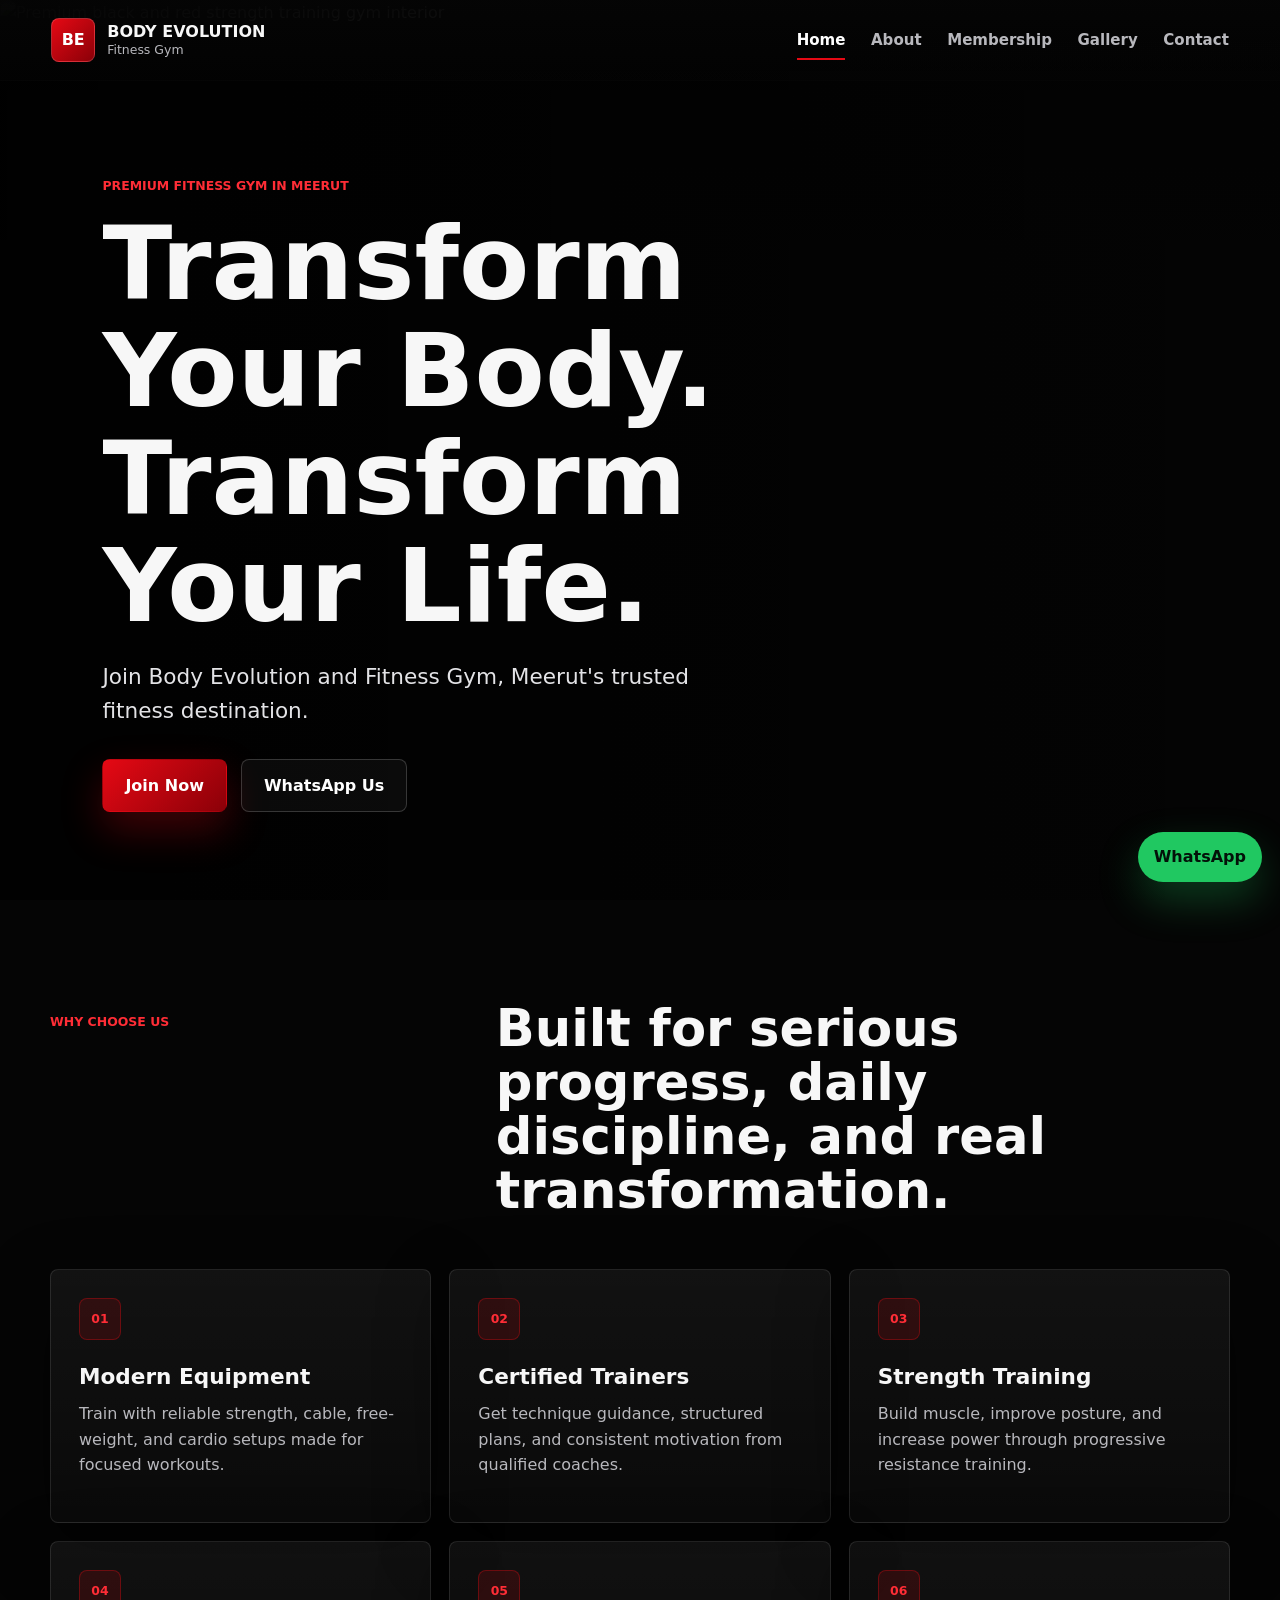
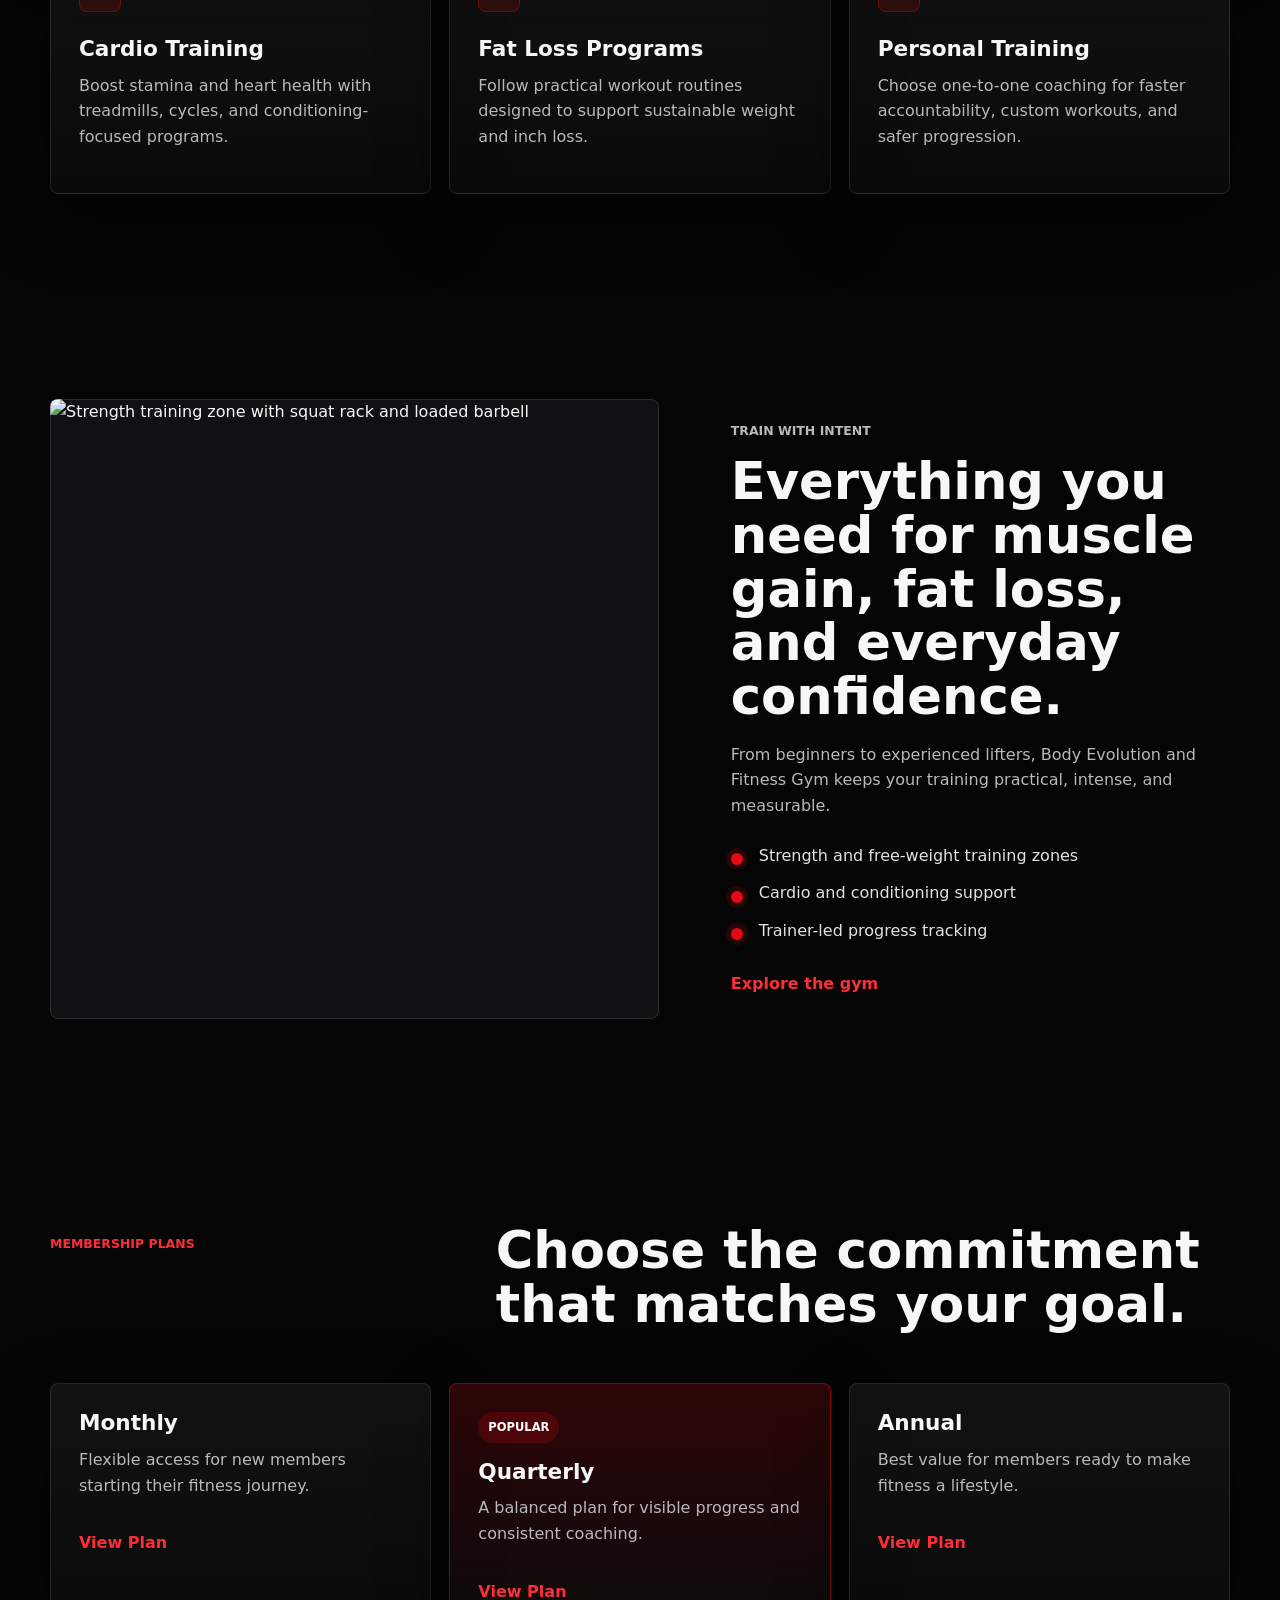
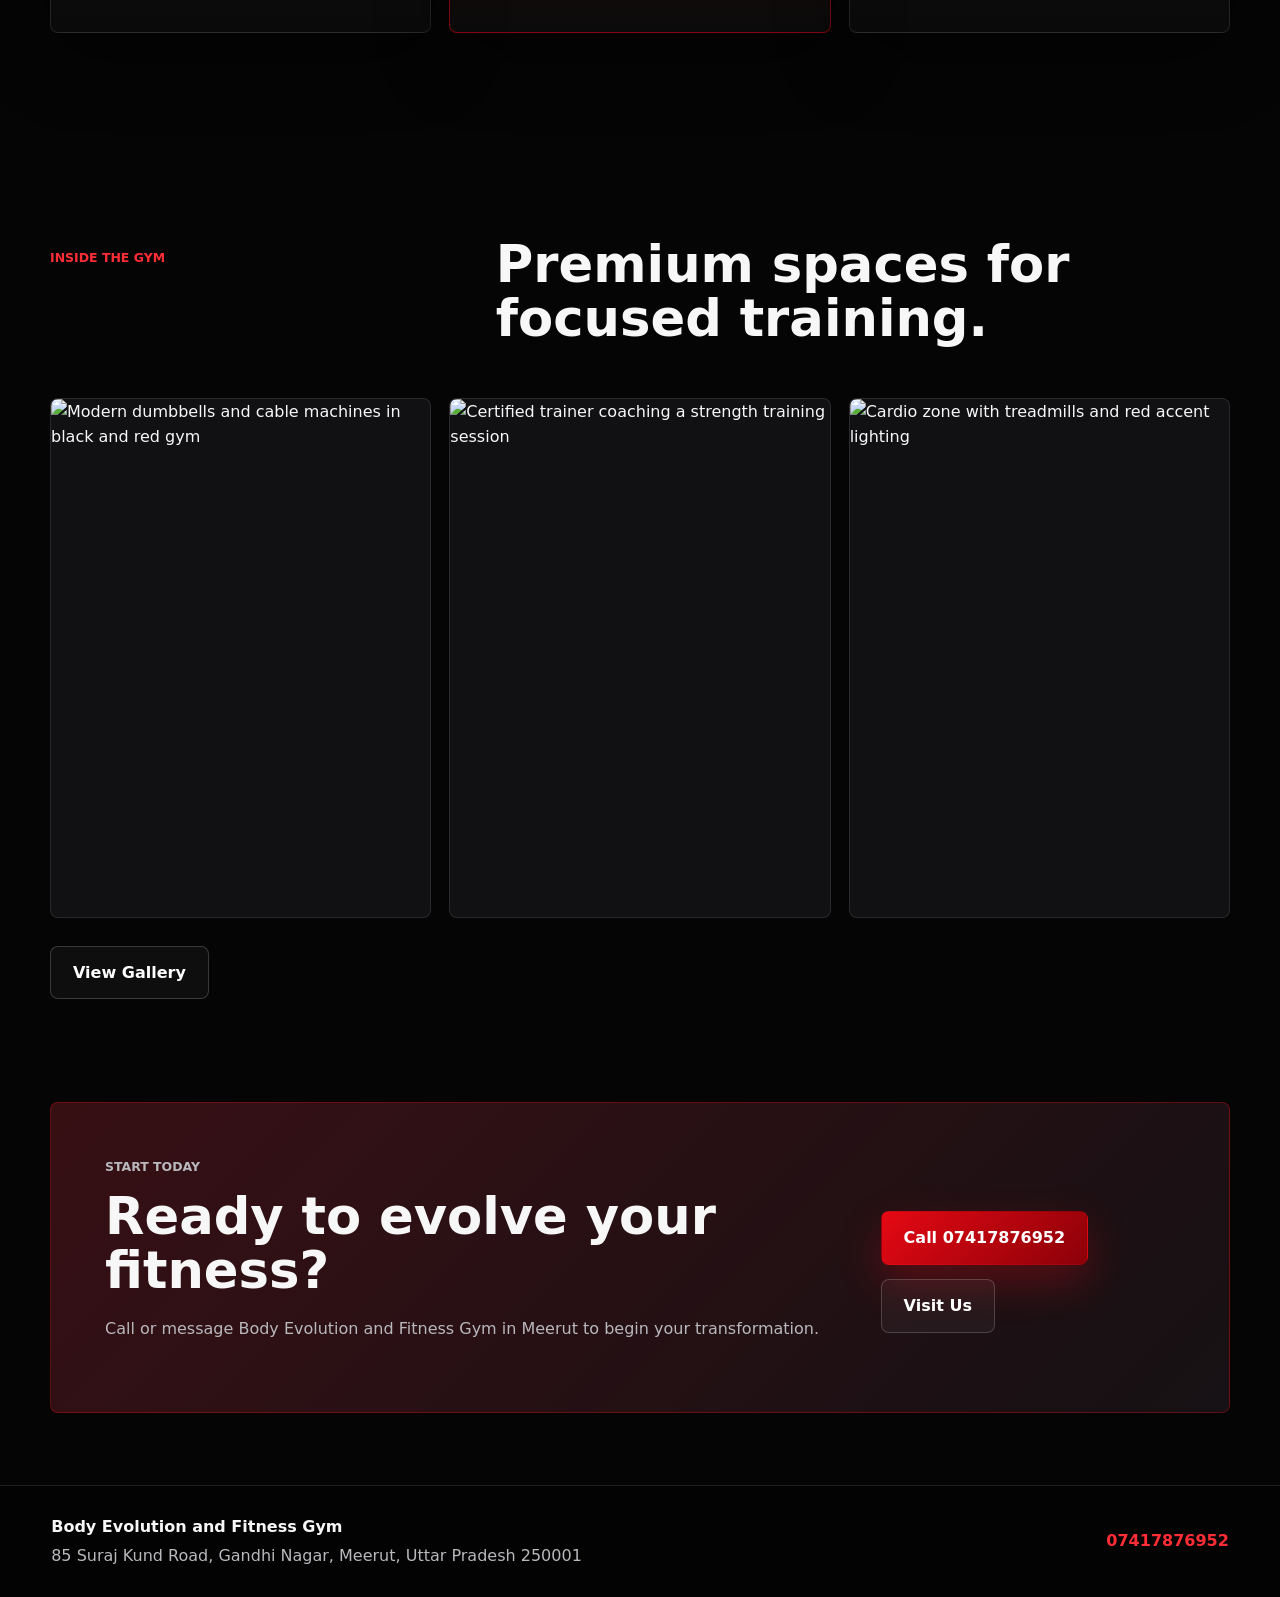
==== index.html @ c8798a75 "Add files via upload" ====
<!DOCTYPE html>
<html lang="en-IN">
<head>
  <meta charset="UTF-8">
  <meta name="viewport" content="width=device-width, initial-scale=1.0">
  <title>Body Evolution and Fitness Gym Meerut | Premium Gym & Personal Training</title>
  <meta name="description" content="Join Body Evolution and Fitness Gym in Meerut for strength training, cardio, fat loss programs, certified trainers, and premium fitness coaching.">
  <meta name="keywords" content="Body Evolution and Fitness Gym, gym in Meerut, fitness gym Meerut, personal training Meerut, fat loss programs Meerut">
  <meta name="robots" content="index, follow">
  <meta name="theme-color" content="#050505">
  <meta property="og:title" content="Body Evolution and Fitness Gym Meerut">
  <meta property="og:description" content="Meerut's trusted fitness destination for strength, cardio, fat loss, and personal training.">
  <meta property="og:type" content="website">
  <meta property="og:image" content="assets/hero-gym.jpg">
  <link rel="canonical" href="index.html">
  <link rel="preload" href="assets/hero-gym.jpg" as="image">
  <link rel="stylesheet" href="styles.css">
  <script type="application/ld+json">
  {
    "@context": "https://schema.org",
    "@type": "HealthClub",
    "name": "Body Evolution and Fitness Gym",
    "telephone": "+917417876952",
    "address": {
      "@type": "PostalAddress",
      "streetAddress": "85 Suraj Kund Road, Gandhi Nagar",
      "addressLocality": "Meerut",
      "addressRegion": "Uttar Pradesh",
      "postalCode": "250001",
      "addressCountry": "IN"
    },
    "url": "index.html",
    "image": "assets/hero-gym.jpg",
    "priceRange": "₹₹"
  }
  </script>
</head>
<body>
  <a class="skip-link" href="#main">Skip to content</a>

  <header class="site-header" data-header>
    <a class="brand" href="index.html" aria-label="Body Evolution and Fitness Gym home">
      <span class="brand-mark">BE</span>
      <span>
        <strong>Body Evolution</strong>
        <small>Fitness Gym</small>
      </span>
    </a>

    <button class="nav-toggle" type="button" aria-label="Open navigation" aria-expanded="false" data-nav-toggle>
      <span></span>
      <span></span>
      <span></span>
    </button>

    <nav class="site-nav" aria-label="Primary navigation" data-nav>
      <a class="active" href="index.html">Home</a>
      <a href="about.html">About</a>
      <a href="membership.html">Membership</a>
      <a href="gallery.html">Gallery</a>
      <a href="contact.html">Contact</a>
    </nav>
  </header>

  <main id="main">
    <section class="hero hero-home">
      <picture>
        <source srcset="assets/hero-gym.jpg" media="(min-width: 700px)">
        <img src="assets/hero-gym.jpg" alt="Premium black and red strength training gym interior" fetchpriority="high">
      </picture>
      <div class="hero-overlay"></div>
      <div class="hero-content">
        <p class="eyebrow">Premium Fitness Gym in Meerut</p>
        <h1>Transform Your Body. Transform Your Life.</h1>
        <p class="hero-copy">Join Body Evolution and Fitness Gym, Meerut's trusted fitness destination.</p>
        <div class="hero-actions">
          <a class="btn btn-primary" href="membership.html">Join Now</a>
          <a class="btn btn-outline" href="https://wa.me/917417876952?text=Hi%20Body%20Evolution%20and%20Fitness%20Gym%2C%20I%20want%20to%20join." target="_blank" rel="noopener">WhatsApp Us</a>
        </div>
      </div>
    </section>

    <section class="section section-intro">
      <div class="section-heading">
        <p class="eyebrow">Why Choose Us</p>
        <h2>Built for serious progress, daily discipline, and real transformation.</h2>
      </div>
      <div class="feature-grid">
        <article class="feature-card">
          <span class="feature-icon">01</span>
          <h3>Modern Equipment</h3>
          <p>Train with reliable strength, cable, free-weight, and cardio setups made for focused workouts.</p>
        </article>
        <article class="feature-card">
          <span class="feature-icon">02</span>
          <h3>Certified Trainers</h3>
          <p>Get technique guidance, structured plans, and consistent motivation from qualified coaches.</p>
        </article>
        <article class="feature-card">
          <span class="feature-icon">03</span>
          <h3>Strength Training</h3>
          <p>Build muscle, improve posture, and increase power through progressive resistance training.</p>
        </article>
        <article class="feature-card">
          <span class="feature-icon">04</span>
          <h3>Cardio Training</h3>
          <p>Boost stamina and heart health with treadmills, cycles, and conditioning-focused programs.</p>
        </article>
        <article class="feature-card">
          <span class="feature-icon">05</span>
          <h3>Fat Loss Programs</h3>
          <p>Follow practical workout routines designed to support sustainable weight and inch loss.</p>
        </article>
        <article class="feature-card">
          <span class="feature-icon">06</span>
          <h3>Personal Training</h3>
          <p>Choose one-to-one coaching for faster accountability, custom workouts, and safer progression.</p>
        </article>
      </div>
    </section>

    <section class="section split-section">
      <div class="split-media">
        <img src="assets/gallery-strength.jpg" alt="Strength training zone with squat rack and loaded barbell" loading="lazy" width="900" height="620">
      </div>
      <div class="split-copy">
        <p class="eyebrow">Train With Intent</p>
        <h2>Everything you need for muscle gain, fat loss, and everyday confidence.</h2>
        <p>From beginners to experienced lifters, Body Evolution and Fitness Gym keeps your training practical, intense, and measurable.</p>
        <ul class="check-list">
          <li>Strength and free-weight training zones</li>
          <li>Cardio and conditioning support</li>
          <li>Trainer-led progress tracking</li>
        </ul>
        <a class="text-link" href="about.html">Explore the gym</a>
      </div>
    </section>

    <section class="section plans-preview">
      <div class="section-heading">
        <p class="eyebrow">Membership Plans</p>
        <h2>Choose the commitment that matches your goal.</h2>
      </div>
      <div class="plan-grid">
        <article class="plan-card">
          <h3>Monthly</h3>
          <p>Flexible access for new members starting their fitness journey.</p>
          <a href="membership.html">View Plan</a>
        </article>
        <article class="plan-card featured">
          <span>Popular</span>
          <h3>Quarterly</h3>
          <p>A balanced plan for visible progress and consistent coaching.</p>
          <a href="membership.html">View Plan</a>
        </article>
        <article class="plan-card">
          <h3>Annual</h3>
          <p>Best value for members ready to make fitness a lifestyle.</p>
          <a href="membership.html">View Plan</a>
        </article>
      </div>
    </section>

    <section class="section gallery-strip">
      <div class="section-heading">
        <p class="eyebrow">Inside The Gym</p>
        <h2>Premium spaces for focused training.</h2>
      </div>
      <div class="gallery-grid compact">
        <img src="assets/gallery-equipment.jpg" alt="Modern dumbbells and cable machines in black and red gym" loading="lazy" width="720" height="520">
        <img src="assets/gallery-trainer.jpg" alt="Certified trainer coaching a strength training session" loading="lazy" width="720" height="520">
        <img src="assets/gallery-cardio.jpg" alt="Cardio zone with treadmills and red accent lighting" loading="lazy" width="720" height="520">
      </div>
      <a class="btn btn-outline centered" href="gallery.html">View Gallery</a>
    </section>

    <section class="section cta-band">
      <div>
        <p class="eyebrow">Start Today</p>
        <h2>Ready to evolve your fitness?</h2>
        <p>Call or message Body Evolution and Fitness Gym in Meerut to begin your transformation.</p>
      </div>
      <div class="cta-actions">
        <a class="btn btn-primary" href="tel:+917417876952">Call 07417876952</a>
        <a class="btn btn-outline" href="contact.html">Visit Us</a>
      </div>
    </section>
  </main>

  <footer class="site-footer">
    <div>
      <strong>Body Evolution and Fitness Gym</strong>
      <p>85 Suraj Kund Road, Gandhi Nagar, Meerut, Uttar Pradesh 250001</p>
    </div>
    <a href="tel:+917417876952">07417876952</a>
  </footer>

  <a class="whatsapp-float" href="https://wa.me/917417876952?text=Hi%20Body%20Evolution%20and%20Fitness%20Gym%2C%20I%20want%20to%20know%20about%20membership." target="_blank" rel="noopener" aria-label="Chat on WhatsApp">
    <span>WhatsApp</span>
  </a>

  <script src="script.js" defer></script>
</body>
</html>
---- styles.css ----
:root {
  color-scheme: dark;
  --bg: #050505;
  --bg-2: #0b0b0d;
  --panel: #111114;
  --panel-2: #17171b;
  --line: rgba(255, 255, 255, 0.1);
  --text: #f7f7f7;
  --muted: #b8b8bd;
  --red: #e50914;
  --red-2: #ff2d36;
  --red-dark: #8b0008;
  --shadow: 0 24px 70px rgba(0, 0, 0, 0.48);
  --radius: 8px;
  --max: 1180px;
  font-family: Inter, ui-sans-serif, system-ui, -apple-system, BlinkMacSystemFont, "Segoe UI", sans-serif;
}

* {
  box-sizing: border-box;
}

html {
  scroll-behavior: smooth;
}

body {
  margin: 0;
  background: var(--bg);
  color: var(--text);
  line-height: 1.6;
}

img {
  display: block;
  max-width: 100%;
}

a {
  color: inherit;
  text-decoration: none;
}

.skip-link {
  position: fixed;
  top: 12px;
  left: 12px;
  z-index: 100;
  transform: translateY(-160%);
  background: var(--red);
  color: white;
  padding: 10px 14px;
  border-radius: 4px;
}

.skip-link:focus {
  transform: translateY(0);
}

.site-header {
  position: fixed;
  top: 0;
  left: 0;
  right: 0;
  z-index: 50;
  display: flex;
  align-items: center;
  justify-content: space-between;
  gap: 24px;
  padding: 18px clamp(18px, 4vw, 52px);
  background: linear-gradient(180deg, rgba(5, 5, 5, 0.9), rgba(5, 5, 5, 0.45));
  border-bottom: 1px solid transparent;
  transition: background 180ms ease, border-color 180ms ease, padding 180ms ease;
}

.site-header.scrolled,
.site-header.nav-open {
  background: rgba(5, 5, 5, 0.94);
  border-color: var(--line);
  backdrop-filter: blur(16px);
}

.brand {
  display: inline-flex;
  align-items: center;
  gap: 12px;
  min-width: 0;
}

.brand-mark {
  display: grid;
  place-items: center;
  width: 44px;
  height: 44px;
  border: 1px solid rgba(255, 255, 255, 0.16);
  border-radius: 8px;
  background: linear-gradient(135deg, var(--red), var(--red-dark));
  color: white;
  font-weight: 900;
  letter-spacing: 0;
}

.brand strong,
.brand small {
  display: block;
  line-height: 1.1;
}

.brand strong {
  font-size: 1rem;
  text-transform: uppercase;
}

.brand small {
  margin-top: 3px;
  color: var(--muted);
  font-size: 0.78rem;
}

.site-nav {
  display: flex;
  align-items: center;
  gap: clamp(14px, 2vw, 28px);
  color: var(--muted);
  font-weight: 700;
  font-size: 0.94rem;
}

.site-nav a {
  position: relative;
  padding: 8px 0;
}

.site-nav a::after {
  content: "";
  position: absolute;
  left: 0;
  right: 0;
  bottom: 0;
  height: 2px;
  background: var(--red);
  transform: scaleX(0);
  transform-origin: left;
  transition: transform 180ms ease;
}

.site-nav a:hover,
.site-nav a.active {
  color: white;
}

.site-nav a:hover::after,
.site-nav a.active::after {
  transform: scaleX(1);
}

.nav-toggle {
  display: none;
  width: 44px;
  height: 44px;
  border: 1px solid var(--line);
  border-radius: 8px;
  background: rgba(255, 255, 255, 0.04);
  color: white;
}

.nav-toggle span {
  display: block;
  width: 20px;
  height: 2px;
  margin: 5px auto;
  background: currentColor;
  transition: transform 180ms ease, opacity 180ms ease;
}

.nav-open .nav-toggle span:nth-child(1) {
  transform: translateY(7px) rotate(45deg);
}

.nav-open .nav-toggle span:nth-child(2) {
  opacity: 0;
}

.nav-open .nav-toggle span:nth-child(3) {
  transform: translateY(-7px) rotate(-45deg);
}

.hero {
  position: relative;
  min-height: 100vh;
  display: grid;
  align-items: center;
  overflow: hidden;
}

.hero picture,
.hero img {
  position: absolute;
  inset: 0;
  width: 100%;
  height: 100%;
}

.hero img {
  object-fit: cover;
}

.hero-overlay {
  position: absolute;
  inset: 0;
  background:
    linear-gradient(90deg, rgba(0, 0, 0, 0.88) 0%, rgba(0, 0, 0, 0.62) 44%, rgba(0, 0, 0, 0.24) 100%),
    linear-gradient(180deg, rgba(0, 0, 0, 0.42) 0%, rgba(0, 0, 0, 0) 35%, #050505 100%);
}

.hero-content {
  position: relative;
  z-index: 1;
  width: min(760px, calc(100% - 36px));
  margin-left: clamp(18px, 8vw, 112px);
  padding-top: 88px;
}

.eyebrow {
  margin: 0 0 14px;
  color: var(--red-2);
  font-size: 0.78rem;
  font-weight: 900;
  letter-spacing: 0;
  text-transform: uppercase;
}

h1,
h2,
h3,
p {
  margin-top: 0;
}

h1,
h2,
h3 {
  line-height: 1.05;
  letter-spacing: 0;
}

h1 {
  margin-bottom: 20px;
  max-width: 720px;
  font-size: clamp(3.1rem, 8vw, 6.9rem);
}

.hero-copy {
  max-width: 640px;
  color: #e3e3e6;
  font-size: clamp(1.05rem, 2vw, 1.35rem);
}

.hero-actions,
.cta-actions {
  display: flex;
  flex-wrap: wrap;
  gap: 14px;
  margin-top: 30px;
}

.btn {
  display: inline-flex;
  align-items: center;
  justify-content: center;
  min-height: 48px;
  padding: 13px 22px;
  border-radius: 8px;
  border: 1px solid transparent;
  font-weight: 900;
  transition: transform 180ms ease, background 180ms ease, border-color 180ms ease;
}

.btn:hover {
  transform: translateY(-2px);
}

.btn-primary {
  background: linear-gradient(135deg, var(--red), var(--red-dark));
  color: white;
  box-shadow: 0 18px 40px rgba(229, 9, 20, 0.28);
}

.btn-outline {
  background: rgba(255, 255, 255, 0.04);
  border-color: rgba(255, 255, 255, 0.18);
  color: white;
}

.centered {
  margin: 28px auto 0;
}

.section {
  width: min(var(--max), calc(100% - 36px));
  margin: 0 auto;
  padding: clamp(64px, 8vw, 108px) 0;
}

.section-heading {
  display: grid;
  grid-template-columns: minmax(160px, 0.52fr) minmax(280px, 1fr);
  gap: clamp(24px, 5vw, 70px);
  align-items: start;
  margin-bottom: 34px;
}

.section-heading h2,
.split-copy h2,
.cta-band h2,
.contact-panel h2 {
  margin-bottom: 18px;
  font-size: clamp(2rem, 4vw, 3.4rem);
}

.section-heading .eyebrow {
  margin-top: 10px;
}

.feature-grid,
.plan-grid,
.membership-grid,
.stats-grid {
  display: grid;
  gap: 18px;
}

.feature-grid {
  grid-template-columns: repeat(3, minmax(0, 1fr));
}

.feature-card,
.plan-card,
.membership-card,
.contact-panel {
  border: 1px solid var(--line);
  border-radius: var(--radius);
  background: linear-gradient(180deg, rgba(255, 255, 255, 0.055), rgba(255, 255, 255, 0.022));
  box-shadow: var(--shadow);
}

.feature-card {
  min-height: 238px;
  padding: 28px;
}

.feature-icon {
  display: inline-grid;
  place-items: center;
  width: 42px;
  height: 42px;
  margin-bottom: 26px;
  border-radius: 8px;
  background: rgba(229, 9, 20, 0.14);
  border: 1px solid rgba(229, 9, 20, 0.34);
  color: var(--red-2);
  font-size: 0.78rem;
  font-weight: 900;
}

.feature-card h3,
.plan-card h3 {
  margin-bottom: 12px;
  font-size: 1.35rem;
}

.feature-card p,
.plan-card p,
.membership-card p,
.split-copy p,
.page-hero p,
.cta-band p {
  color: var(--muted);
}

.split-section {
  display: grid;
  grid-template-columns: minmax(0, 1fr) minmax(320px, 0.82fr);
  gap: clamp(28px, 6vw, 72px);
  align-items: center;
}

.split-section.reverse {
  grid-template-columns: minmax(320px, 0.82fr) minmax(0, 1fr);
}

.split-section.reverse .split-media {
  order: 2;
}

.split-media {
  position: relative;
  overflow: hidden;
  border-radius: 8px;
  background: var(--panel);
}

.split-media img {
  width: 100%;
  aspect-ratio: 4 / 3;
  object-fit: cover;
}

.split-media::after {
  content: "";
  position: absolute;
  inset: 0;
  border: 1px solid rgba(255, 255, 255, 0.12);
  border-radius: inherit;
  pointer-events: none;
}

.check-list {
  display: grid;
  gap: 12px;
  margin: 24px 0 0;
  padding: 0;
  list-style: none;
}

.check-list li {
  position: relative;
  padding-left: 28px;
  color: #e2e2e5;
}

.check-list li::before {
  content: "";
  position: absolute;
  left: 0;
  top: 0.65em;
  width: 12px;
  height: 12px;
  border-radius: 50%;
  background: var(--red);
  box-shadow: 0 0 0 5px rgba(229, 9, 20, 0.14);
}

.text-link {
  display: inline-flex;
  margin-top: 28px;
  color: var(--red-2);
  font-weight: 900;
}

.plan-grid {
  grid-template-columns: repeat(3, minmax(0, 1fr));
}

.plan-card {
  position: relative;
  padding: 28px;
}

.plan-card.featured {
  border-color: rgba(229, 9, 20, 0.5);
  background: linear-gradient(180deg, rgba(229, 9, 20, 0.18), rgba(255, 255, 255, 0.028));
}

.plan-card span,
.plan-badge {
  display: inline-flex;
  width: fit-content;
  margin-bottom: 18px;
  padding: 6px 10px;
  border-radius: 999px;
  background: rgba(229, 9, 20, 0.2);
  color: #fff;
  font-size: 0.72rem;
  font-weight: 900;
  text-transform: uppercase;
}

.plan-card a {
  display: inline-flex;
  margin-top: 16px;
  color: var(--red-2);
  font-weight: 900;
}

.gallery-grid {
  display: grid;
  gap: 18px;
}

.gallery-grid.compact {
  grid-template-columns: repeat(3, minmax(0, 1fr));
}

.gallery-grid.large {
  grid-template-columns: repeat(6, minmax(0, 1fr));
}

.gallery-grid img {
  width: 100%;
  aspect-ratio: 4 / 3;
  object-fit: cover;
  border-radius: 8px;
  border: 1px solid var(--line);
  background: var(--panel);
}

.gallery-grid figure {
  position: relative;
  grid-column: span 3;
  margin: 0;
  overflow: hidden;
  border-radius: 8px;
}

.gallery-grid.large figure:first-child {
  grid-column: span 6;
}

.gallery-grid figure img {
  aspect-ratio: 16 / 8;
}

.gallery-grid figure:not(:first-child) img {
  aspect-ratio: 4 / 3;
}

.gallery-grid figcaption {
  position: absolute;
  left: 16px;
  bottom: 16px;
  padding: 8px 12px;
  border-radius: 6px;
  background: rgba(5, 5, 5, 0.74);
  border: 1px solid rgba(255, 255, 255, 0.12);
  color: white;
  font-weight: 900;
}

.cta-band {
  display: flex;
  align-items: center;
  justify-content: space-between;
  gap: 28px;
  margin-bottom: 72px;
  padding: clamp(34px, 5vw, 54px);
  border: 1px solid rgba(229, 9, 20, 0.35);
  border-radius: 8px;
  background:
    linear-gradient(135deg, rgba(229, 9, 20, 0.18), rgba(229, 9, 20, 0.02)),
    var(--panel);
}

.page-hero {
  display: grid;
  place-items: end start;
  min-height: 54vh;
  padding: 150px clamp(18px, 8vw, 112px) 64px;
  background:
    linear-gradient(110deg, rgba(5, 5, 5, 0.92), rgba(5, 5, 5, 0.74), rgba(139, 0, 8, 0.32)),
    url("assets/hero-gym.jpg") center / cover;
}

.page-hero > div {
  width: min(760px, 100%);
}

.page-hero h1 {
  font-size: clamp(2.55rem, 6vw, 5.1rem);
}

.stats-grid {
  grid-template-columns: repeat(3, minmax(0, 1fr));
  margin-top: 30px;
}

.stats-grid div {
  padding: 22px;
  border: 1px solid var(--line);
  border-radius: 8px;
  background: rgba(255, 255, 255, 0.035);
}

.stats-grid strong {
  display: block;
  color: var(--red-2);
  font-size: 2rem;
  line-height: 1;
}

.stats-grid span {
  display: block;
  margin-top: 8px;
  color: var(--muted);
  font-size: 0.9rem;
}

.membership-grid {
  grid-template-columns: repeat(3, minmax(0, 1fr));
  align-items: stretch;
}

.membership-card {
  display: flex;
  min-height: 470px;
  flex-direction: column;
  justify-content: space-between;
  padding: 30px;
}

.membership-card h2 {
  font-size: 2.25rem;
}

.membership-card.premium {
  border-color: rgba(229, 9, 20, 0.55);
  background:
    linear-gradient(180deg, rgba(229, 9, 20, 0.2), rgba(255, 255, 255, 0.028)),
    var(--panel);
  transform: translateY(-16px);
}

.contact-layout {
  display: grid;
  grid-template-columns: 0.72fr 1fr;
  gap: 22px;
  align-items: stretch;
}

.contact-panel {
  padding: clamp(28px, 4vw, 42px);
}

.contact-list {
  display: grid;
  gap: 14px;
  margin-top: 26px;
}

.contact-list a,
.contact-list address {
  display: grid;
  gap: 4px;
  margin: 0;
  padding: 18px;
  border: 1px solid var(--line);
  border-radius: 8px;
  background: rgba(255, 255, 255, 0.035);
  font-style: normal;
}

.contact-list span {
  color: var(--red-2);
  font-size: 0.74rem;
  font-weight: 900;
  text-transform: uppercase;
}

.map-panel {
  min-height: 480px;
  overflow: hidden;
  border: 1px solid var(--line);
  border-radius: 8px;
  background: var(--panel);
}

.map-panel iframe {
  width: 100%;
  height: 100%;
  min-height: 480px;
  border: 0;
  filter: grayscale(0.86) invert(0.9) contrast(0.92);
}

.site-footer {
  display: flex;
  align-items: center;
  justify-content: space-between;
  gap: 20px;
  padding: 28px clamp(18px, 4vw, 52px);
  border-top: 1px solid var(--line);
  background: #030303;
}

.site-footer p {
  margin: 4px 0 0;
  color: var(--muted);
}

.site-footer a {
  color: var(--red-2);
  font-weight: 900;
}

.whatsapp-float {
  position: fixed;
  right: 18px;
  bottom: 18px;
  z-index: 60;
  display: inline-flex;
  align-items: center;
  justify-content: center;
  min-width: 122px;
  min-height: 48px;
  padding: 12px 16px;
  border-radius: 999px;
  background: #20c861;
  color: #031109;
  font-weight: 900;
  box-shadow: 0 18px 42px rgba(32, 200, 97, 0.28);
}

@media (max-width: 920px) {
  .nav-toggle {
    display: block;
  }

  .site-nav {
    position: absolute;
    top: 100%;
    left: 18px;
    right: 18px;
    display: grid;
    gap: 6px;
    padding: 16px;
    border: 1px solid var(--line);
    border-radius: 8px;
    background: rgba(8, 8, 9, 0.98);
    box-shadow: var(--shadow);
    transform: translateY(-8px);
    opacity: 0;
    visibility: hidden;
    pointer-events: none;
    transition: opacity 180ms ease, transform 180ms ease, visibility 180ms ease;
  }

  .site-nav.open {
    transform: translateY(0);
    opacity: 1;
    visibility: visible;
    pointer-events: auto;
  }

  .site-nav a {
    padding: 12px;
  }

  .section-heading,
  .split-section,
  .split-section.reverse,
  .contact-layout {
    grid-template-columns: 1fr;
  }

  .split-section.reverse .split-media {
    order: 0;
  }

  .feature-grid,
  .plan-grid,
  .membership-grid,
  .gallery-grid.compact,
  .stats-grid {
    grid-template-columns: repeat(2, minmax(0, 1fr));
  }

  .membership-card.premium {
    transform: none;
  }

  .cta-band,
  .site-footer {
    align-items: flex-start;
    flex-direction: column;
  }
}

@media (max-width: 640px) {
  .site-header {
    padding: 14px 18px;
  }

  .brand strong {
    font-size: 0.9rem;
  }

  .brand small {
    font-size: 0.72rem;
  }

  .hero-content {
    width: calc(100% - 32px);
    margin: 0 auto;
  }

  .hero-overlay {
    background:
      linear-gradient(180deg, rgba(0, 0, 0, 0.55) 0%, rgba(0, 0, 0, 0.78) 45%, #050505 100%);
  }

  h1 {
    font-size: clamp(2.8rem, 16vw, 4.6rem);
  }

  .feature-grid,
  .plan-grid,
  .membership-grid,
  .gallery-grid.compact,
  .stats-grid {
    grid-template-columns: 1fr;
  }

  .gallery-grid.large,
  .gallery-grid.large figure,
  .gallery-grid.large figure:first-child {
    grid-template-columns: 1fr;
    grid-column: auto;
  }

  .gallery-grid figure img,
  .gallery-grid figure:not(:first-child) img {
    aspect-ratio: 4 / 3;
  }

  .hero-actions,
  .cta-actions {
    flex-direction: column;
  }

  .btn {
    width: 100%;
  }

  .page-hero {
    min-height: 52vh;
    padding: 132px 18px 52px;
  }

  .whatsapp-float {
    right: 14px;
    bottom: 14px;
    min-width: 108px;
  }
}
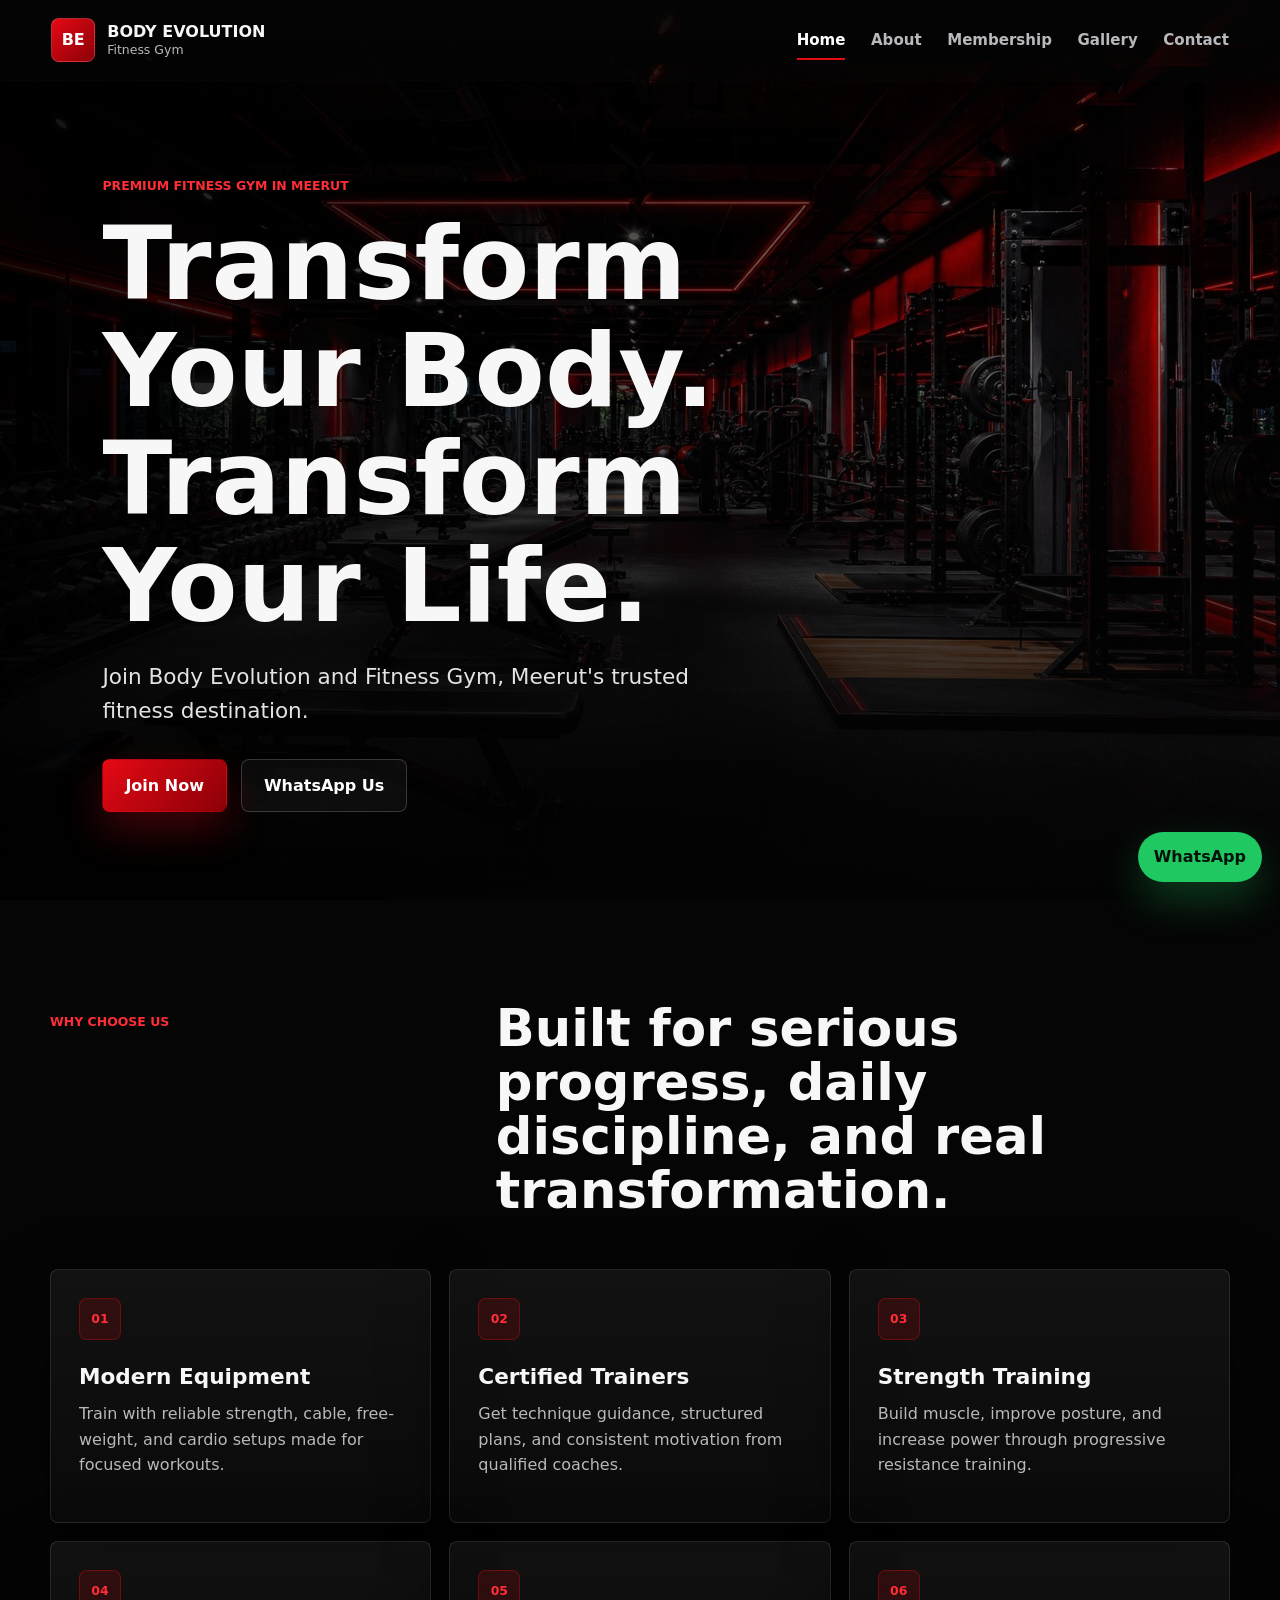
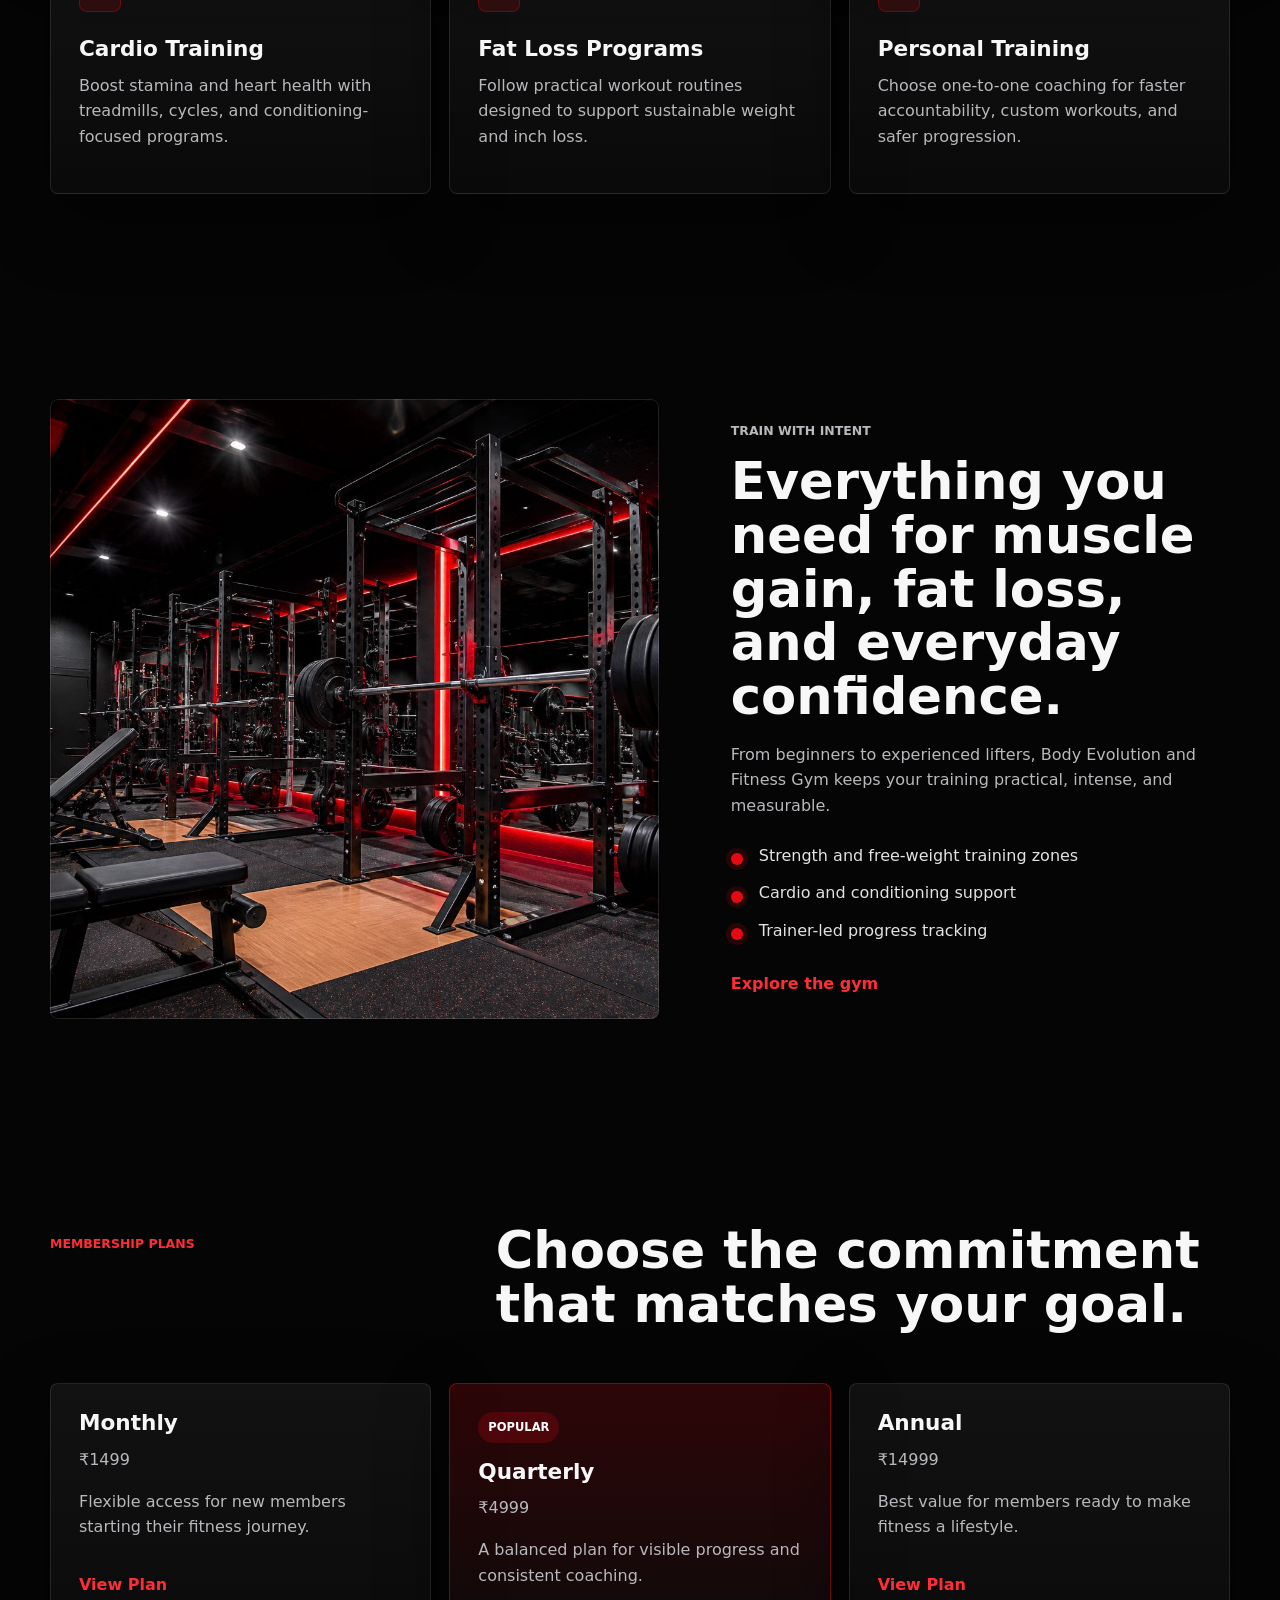
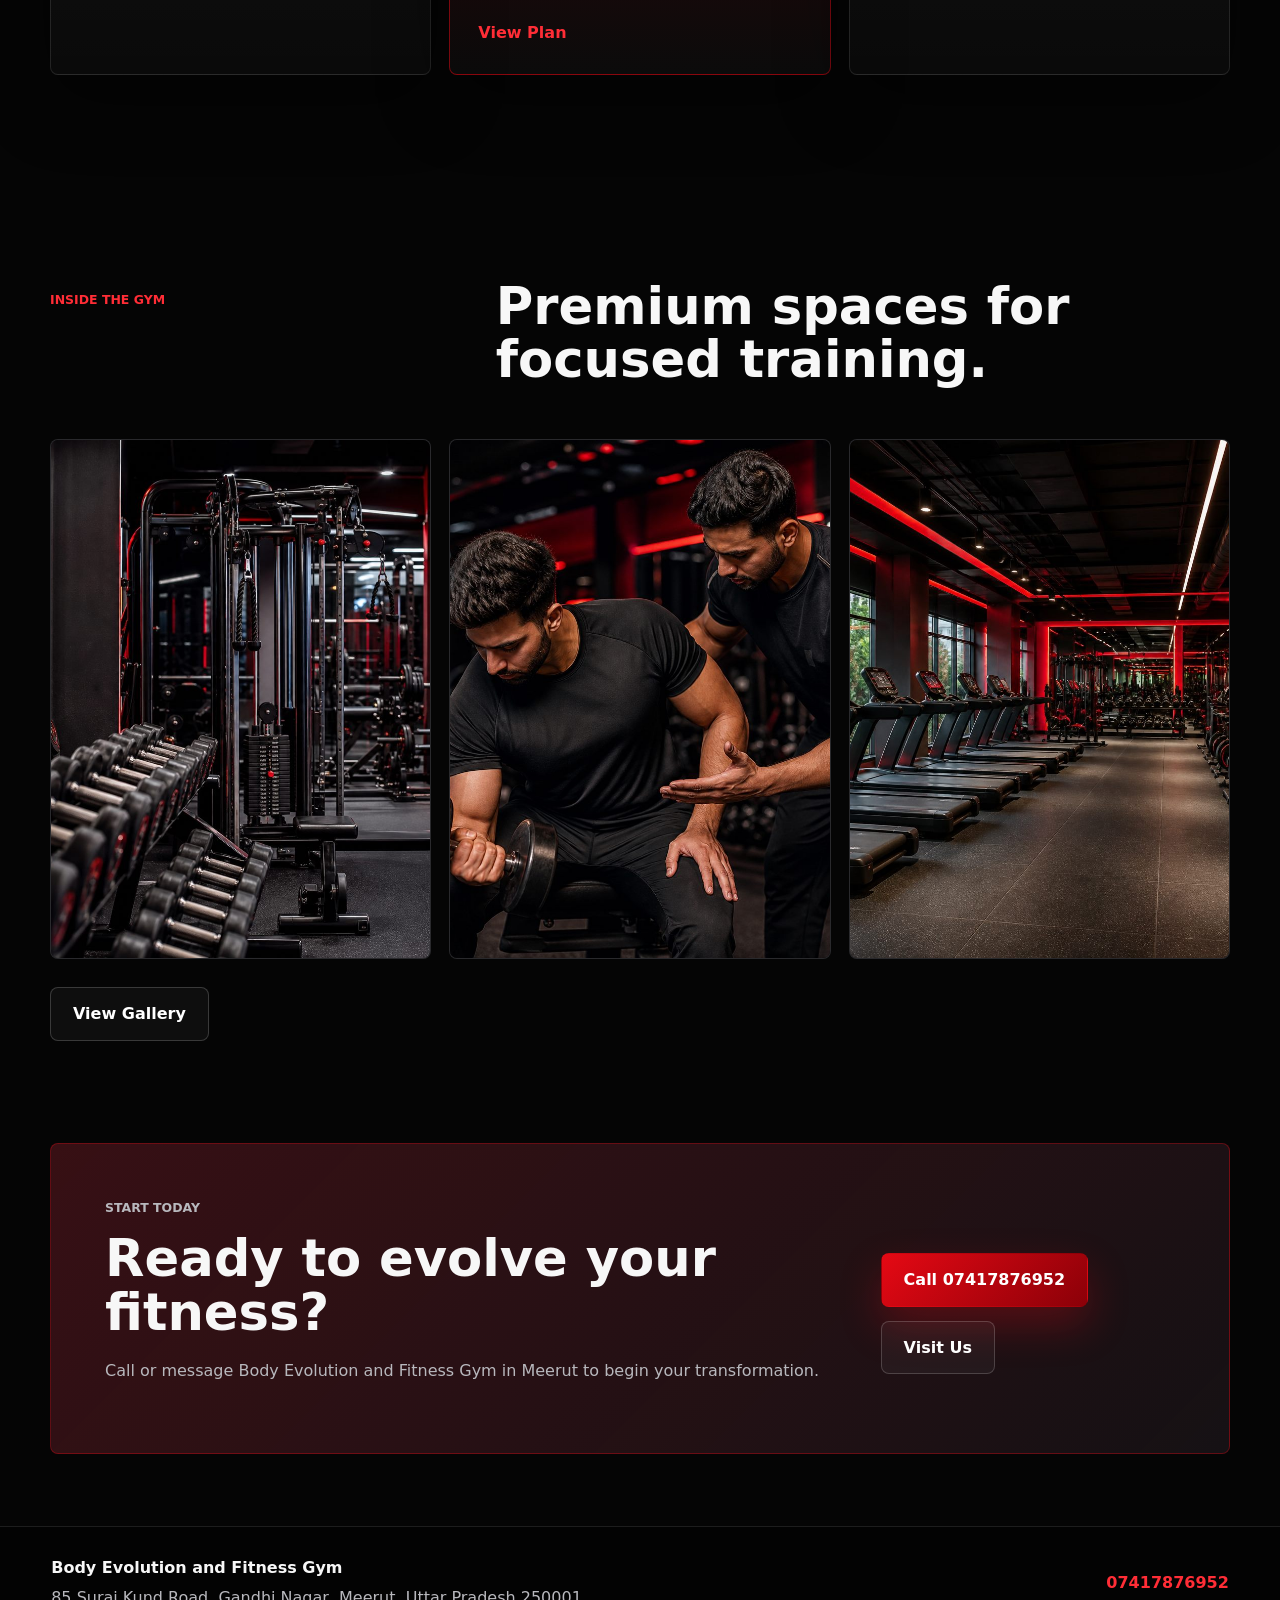
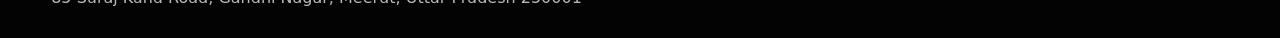
==== commit 8609318b: "Update index.html" ====
--- a/index.html
+++ b/index.html
@@ -144,17 +144,20 @@
       <div class="plan-grid">
         <article class="plan-card">
           <h3>Monthly</h3>
+<p class="price">₹1499</p>
           <p>Flexible access for new members starting their fitness journey.</p>
           <a href="membership.html">View Plan</a>
         </article>
         <article class="plan-card featured">
           <span>Popular</span>
           <h3>Quarterly</h3>
+<p class="price">₹4999</p>
           <p>A balanced plan for visible progress and consistent coaching.</p>
           <a href="membership.html">View Plan</a>
         </article>
         <article class="plan-card">
           <h3>Annual</h3>
+<p class="price">₹14999</p>
           <p>Best value for members ready to make fitness a lifestyle.</p>
           <a href="membership.html">View Plan</a>
         </article>
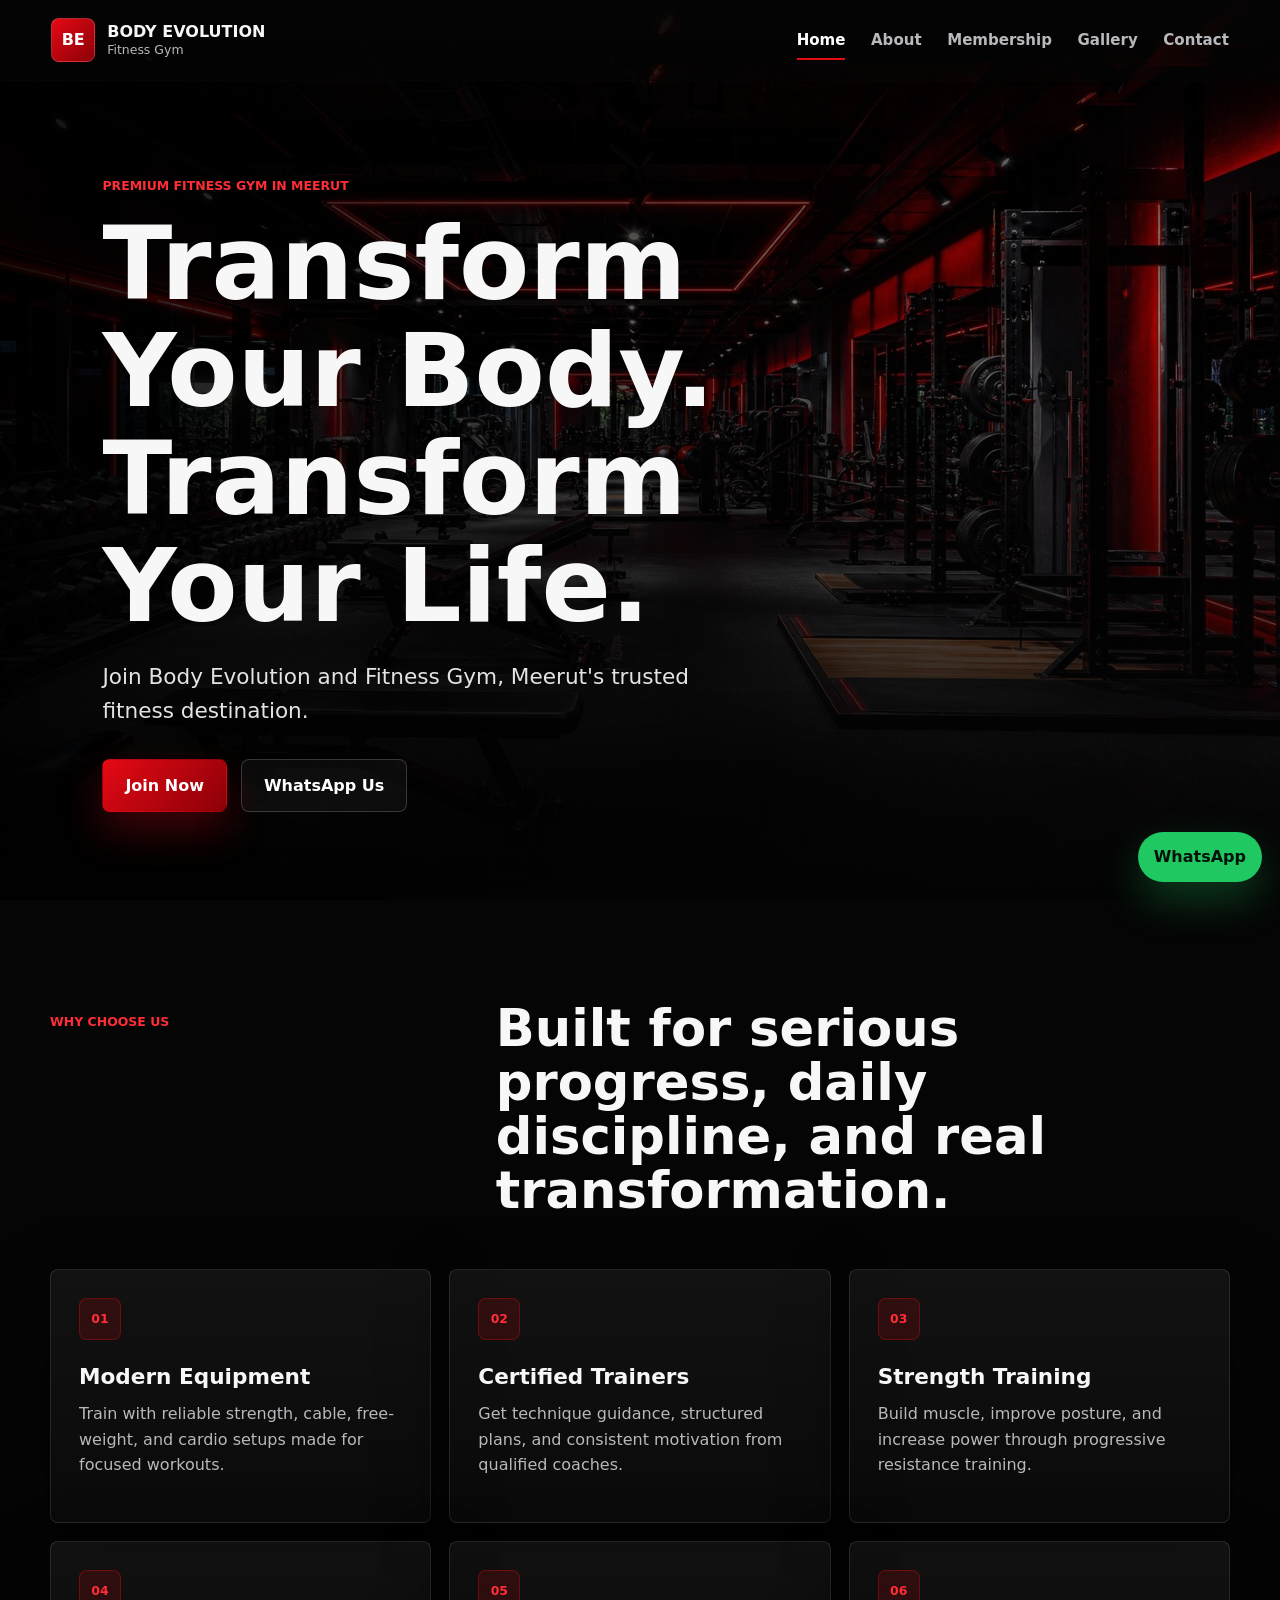
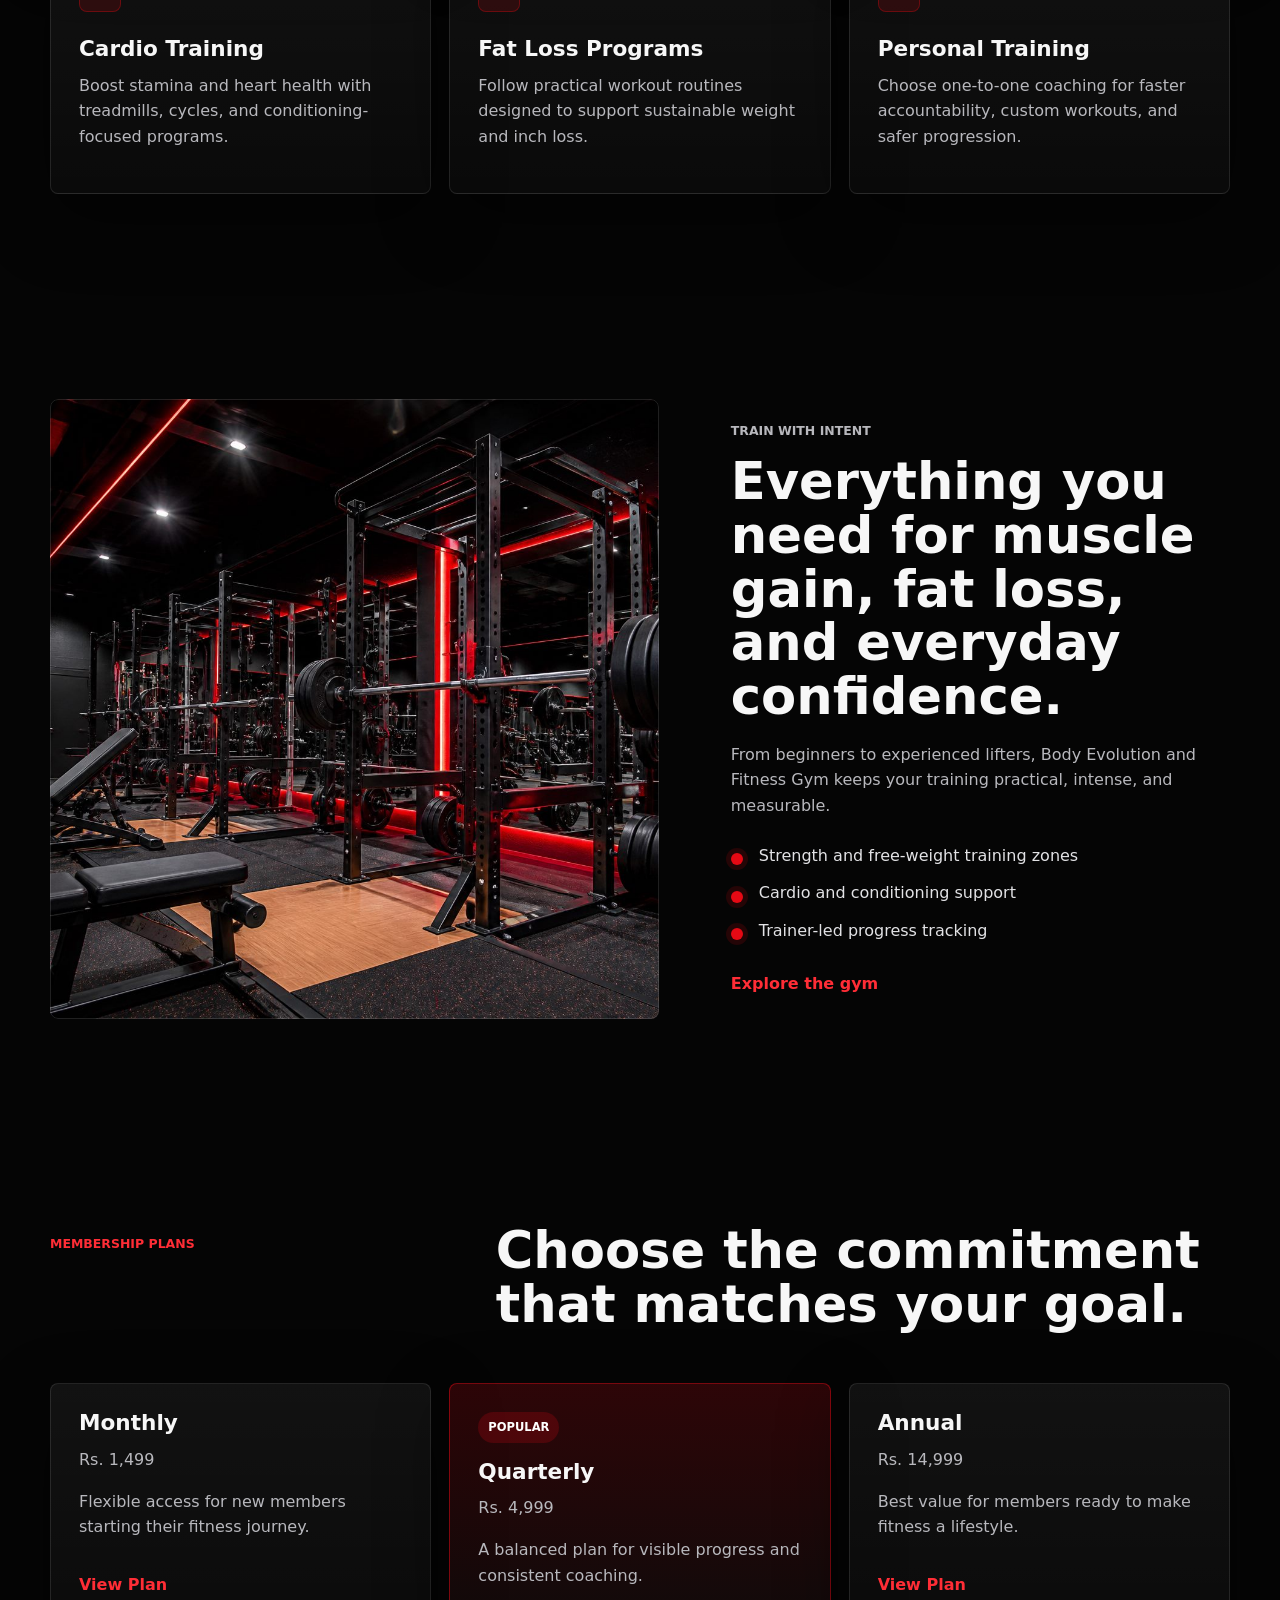
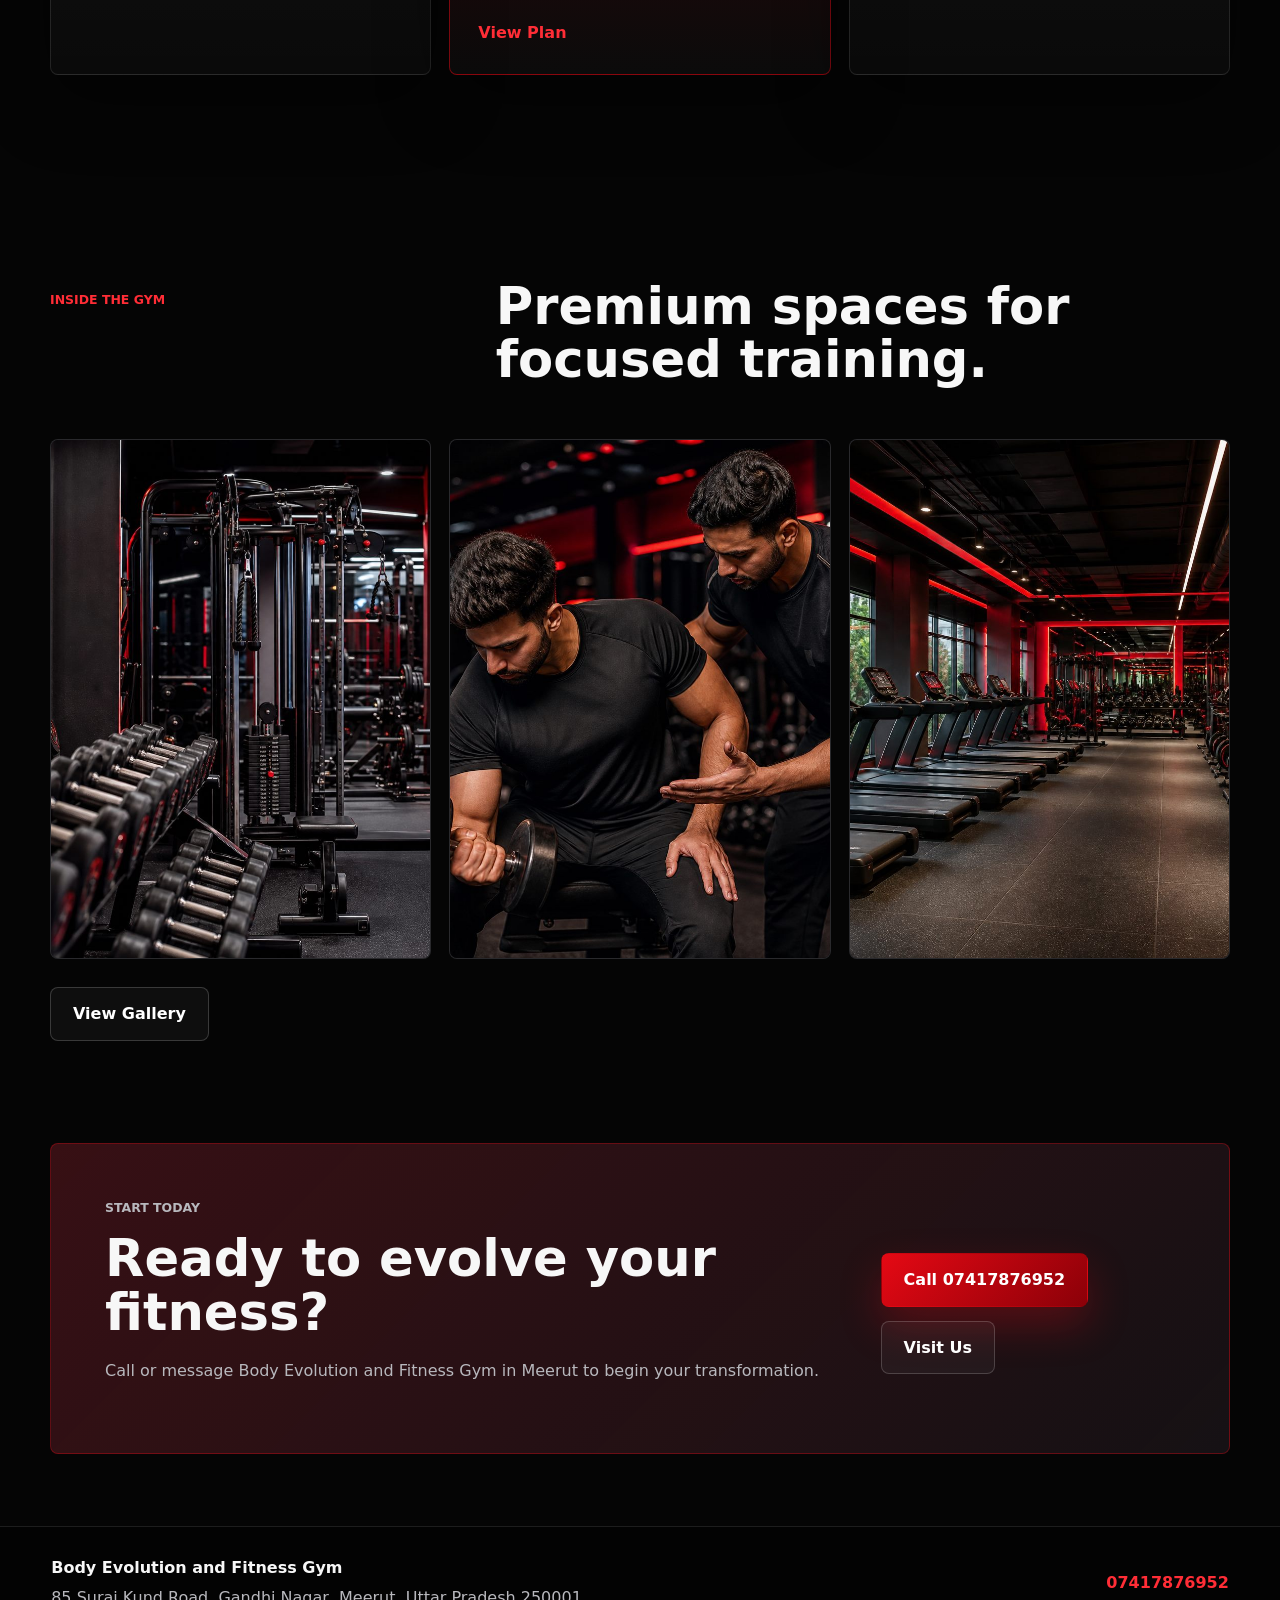
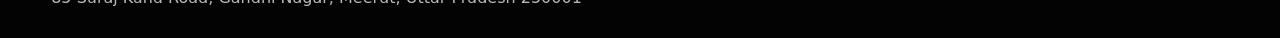
==== commit 0e3b1b46: "Update index.html" ====
--- a/index.html
+++ b/index.html
@@ -31,7 +31,7 @@
     },
     "url": "index.html",
     "image": "assets/hero-gym.jpg",
-    "priceRange": "₹₹"
+    "priceRange": "Rs. 1,199 - Rs. 14,999"
   }
   </script>
 </head>
@@ -144,20 +144,20 @@
       <div class="plan-grid">
         <article class="plan-card">
           <h3>Monthly</h3>
-<p class="price">₹1499</p>
+          <p class="price">Rs. 1,499</p>
           <p>Flexible access for new members starting their fitness journey.</p>
           <a href="membership.html">View Plan</a>
         </article>
         <article class="plan-card featured">
           <span>Popular</span>
           <h3>Quarterly</h3>
-<p class="price">₹4999</p>
+          <p class="price">Rs. 4,999</p>
           <p>A balanced plan for visible progress and consistent coaching.</p>
           <a href="membership.html">View Plan</a>
         </article>
         <article class="plan-card">
           <h3>Annual</h3>
-<p class="price">₹14999</p>
+          <p class="price">Rs. 14,999</p>
           <p>Best value for members ready to make fitness a lifestyle.</p>
           <a href="membership.html">View Plan</a>
         </article>
